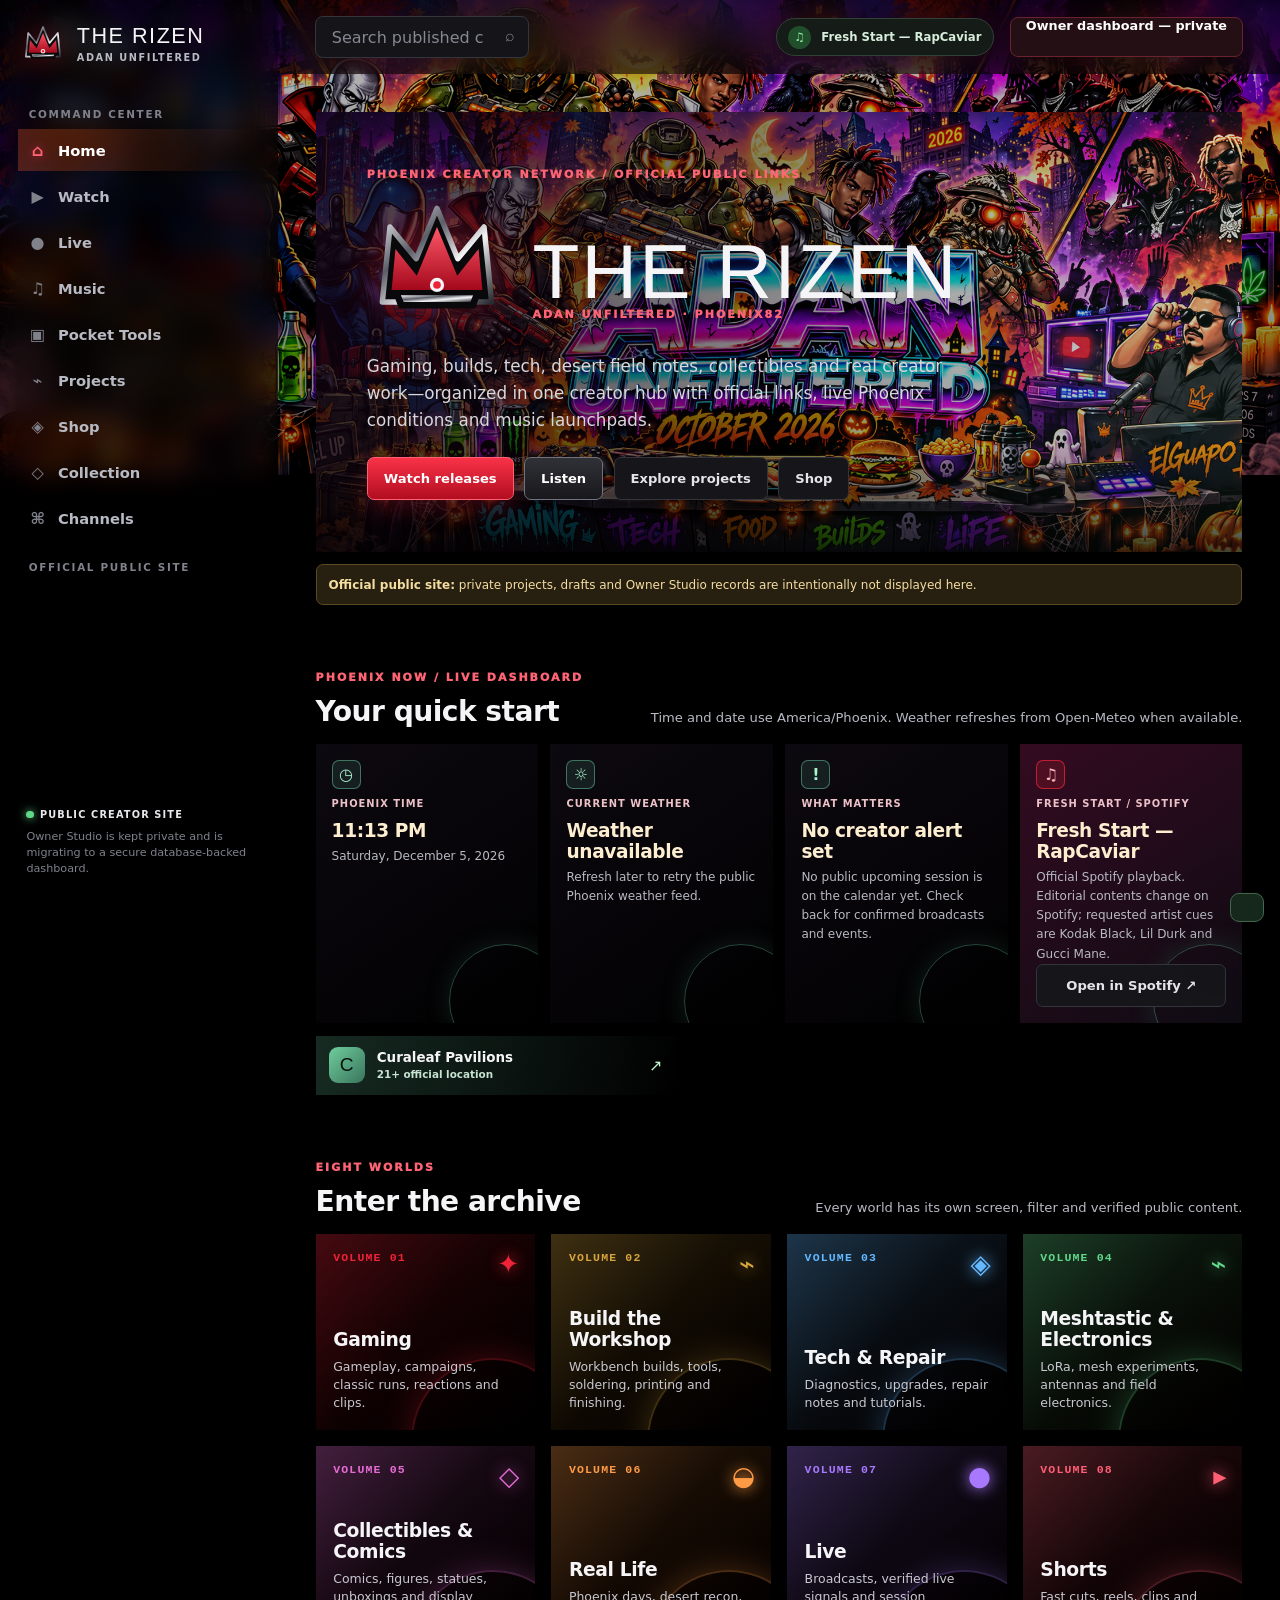
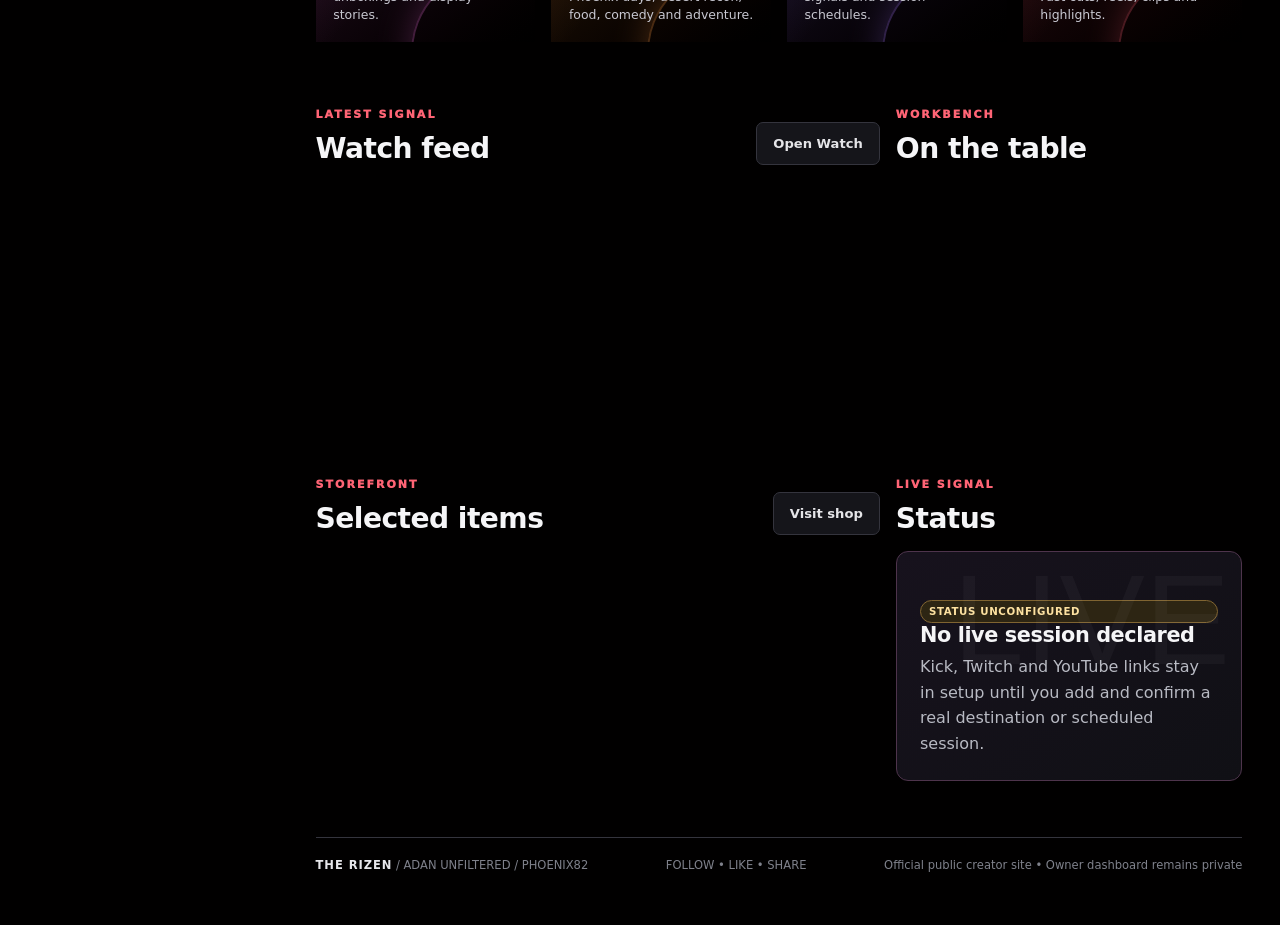
==== THE_RIZEN_LIVE.html @ faae85f5 "Publish THE RIZEN permanent user site" ====
<!doctype html>
<html lang="en">
  <head>
    <meta charset="UTF-8" />
    <meta name="viewport" content="width=device-width, initial-scale=1.0" />
    <meta name="theme-color" content="#56155D" />
    <meta name="description" content="THE RIZEN / Adam's Pocket — Phoenix creator hub with official links, music, projects and device-only field tools." />
    <link rel="manifest" href="./manifest.webmanifest" />
    <link rel="icon" href="[data-uri]" type="image/svg+xml" />
    <style>:root {
  --bg: #09090b;
  --panel: #17171c;
  --panel-2: #202026;
  --line: #34343d;
  --text: #f5f5f7;
  --muted: #b8bac3;
  --dim: #7f818b;
  --red: #ed2438;
  --red-bright: #ff6475;
  --gold: #d7a53d;
  --green: #61d889;
  --blue: #63b8ff;
  --purple: #a879ff;
  --graffiti-purple: #56155d;
  --graffiti-orange: #ca4e1d;
  --graffiti-turquoise: #509a7c;
  --graffiti-cream: #feeed0;
  --shadow: 0 20px 60px rgba(0,0,0,.46);
  color-scheme: dark;
  font-family: Inter, ui-sans-serif, system-ui, -apple-system, BlinkMacSystemFont, "Segoe UI", sans-serif;
}

* { box-sizing: border-box; }
html { background: var(--bg); scroll-behavior: smooth; }
body { position: relative; isolation: isolate; min-width: 320px; min-height: 100vh; margin: 0; background: #010000; color: var(--text); }
body::before { content: ''; position: fixed; z-index: 0; inset: 0; pointer-events: none; opacity: 1; background-image: linear-gradient(180deg, rgba(1,0,0,.28), rgba(1,0,0,.55) 58%, rgba(1,0,0,.86)), url("[data-uri]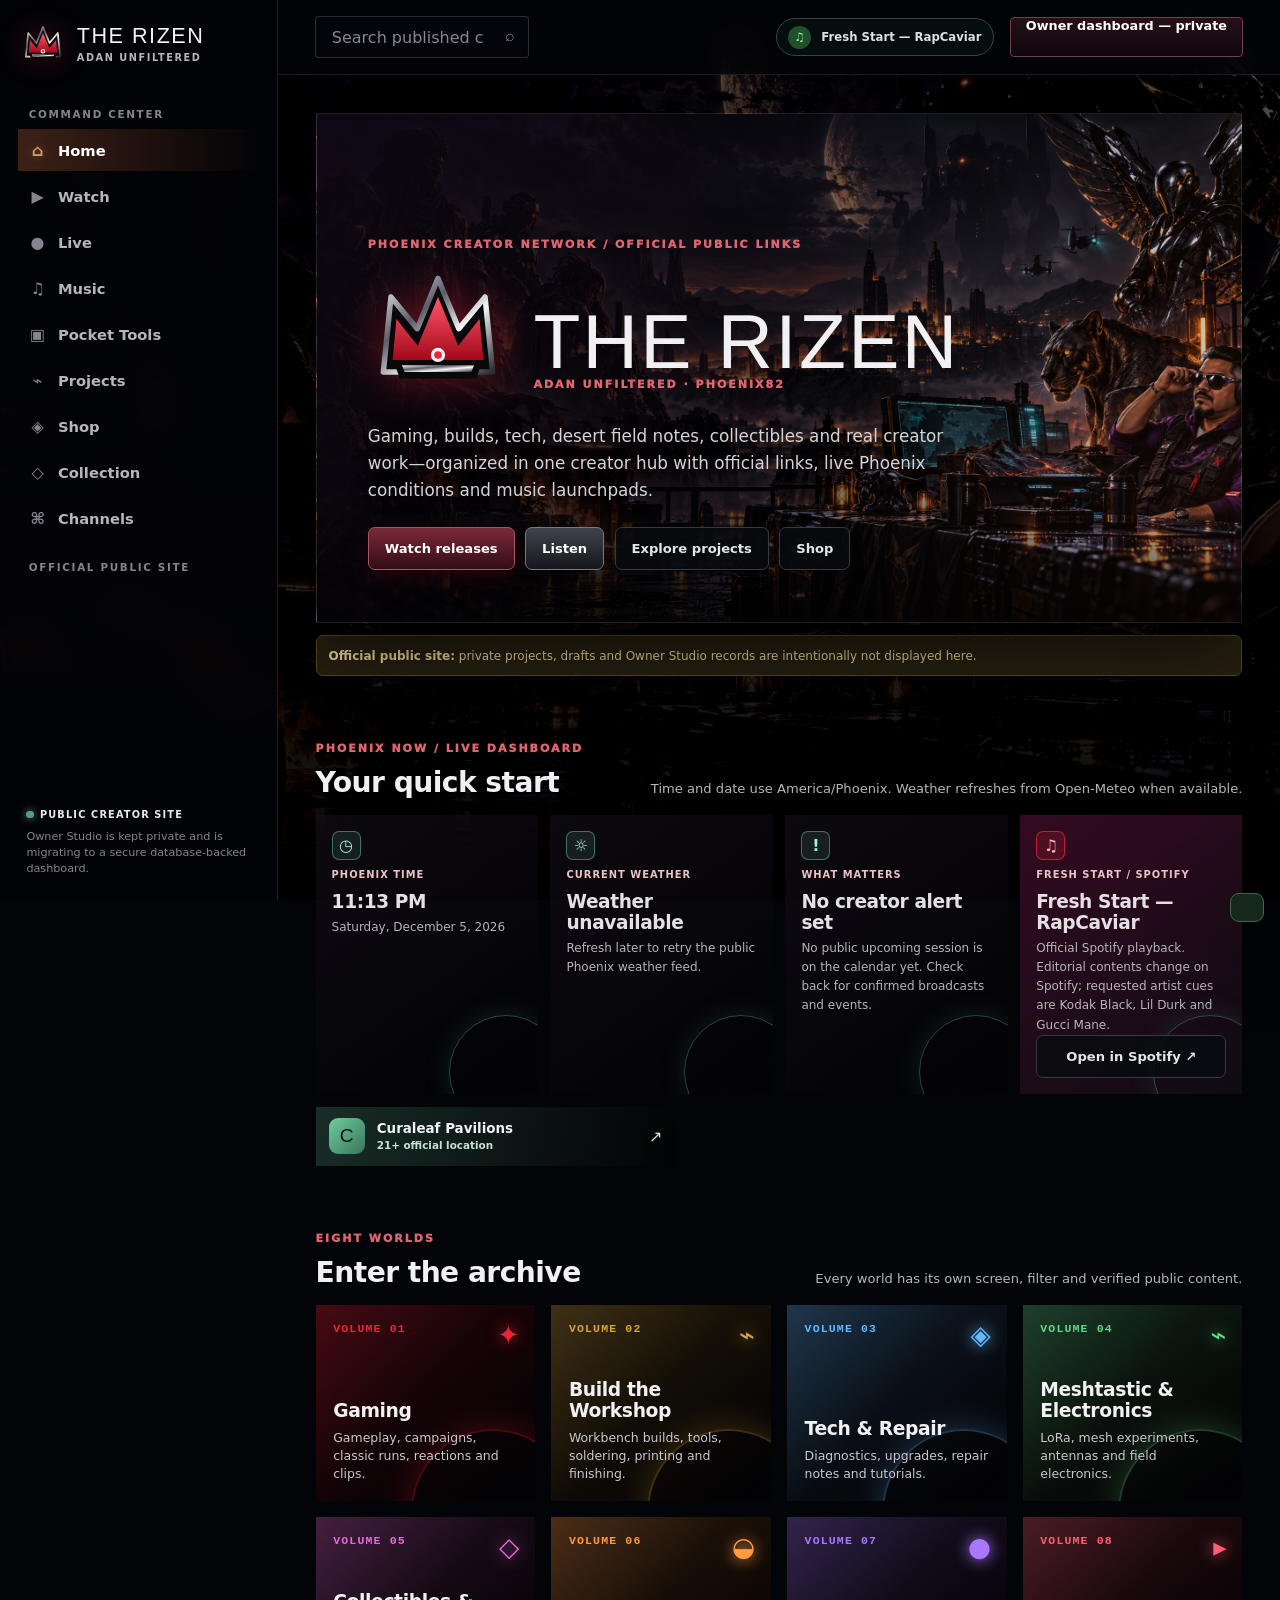
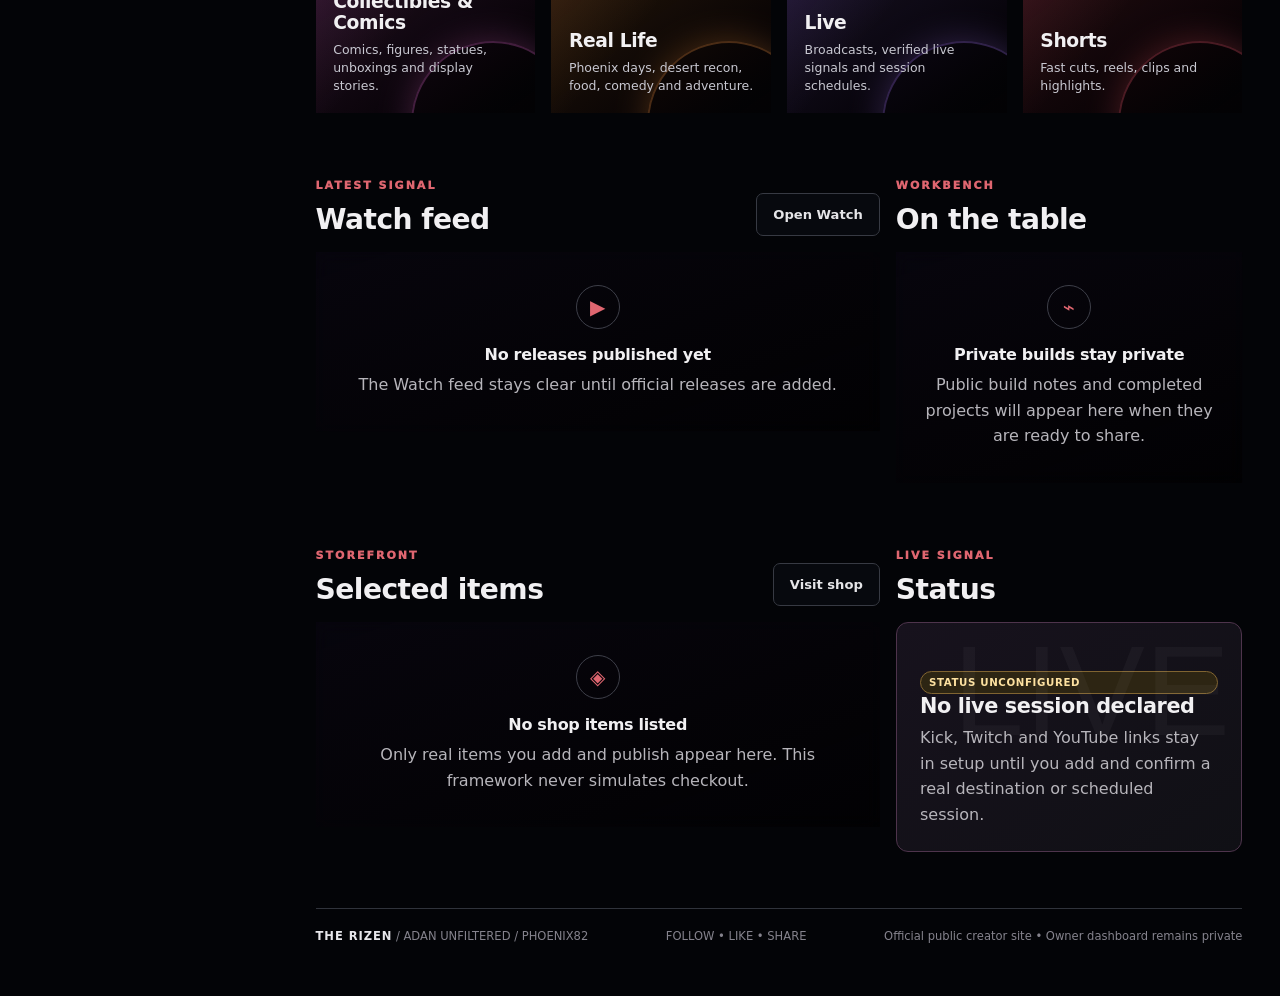
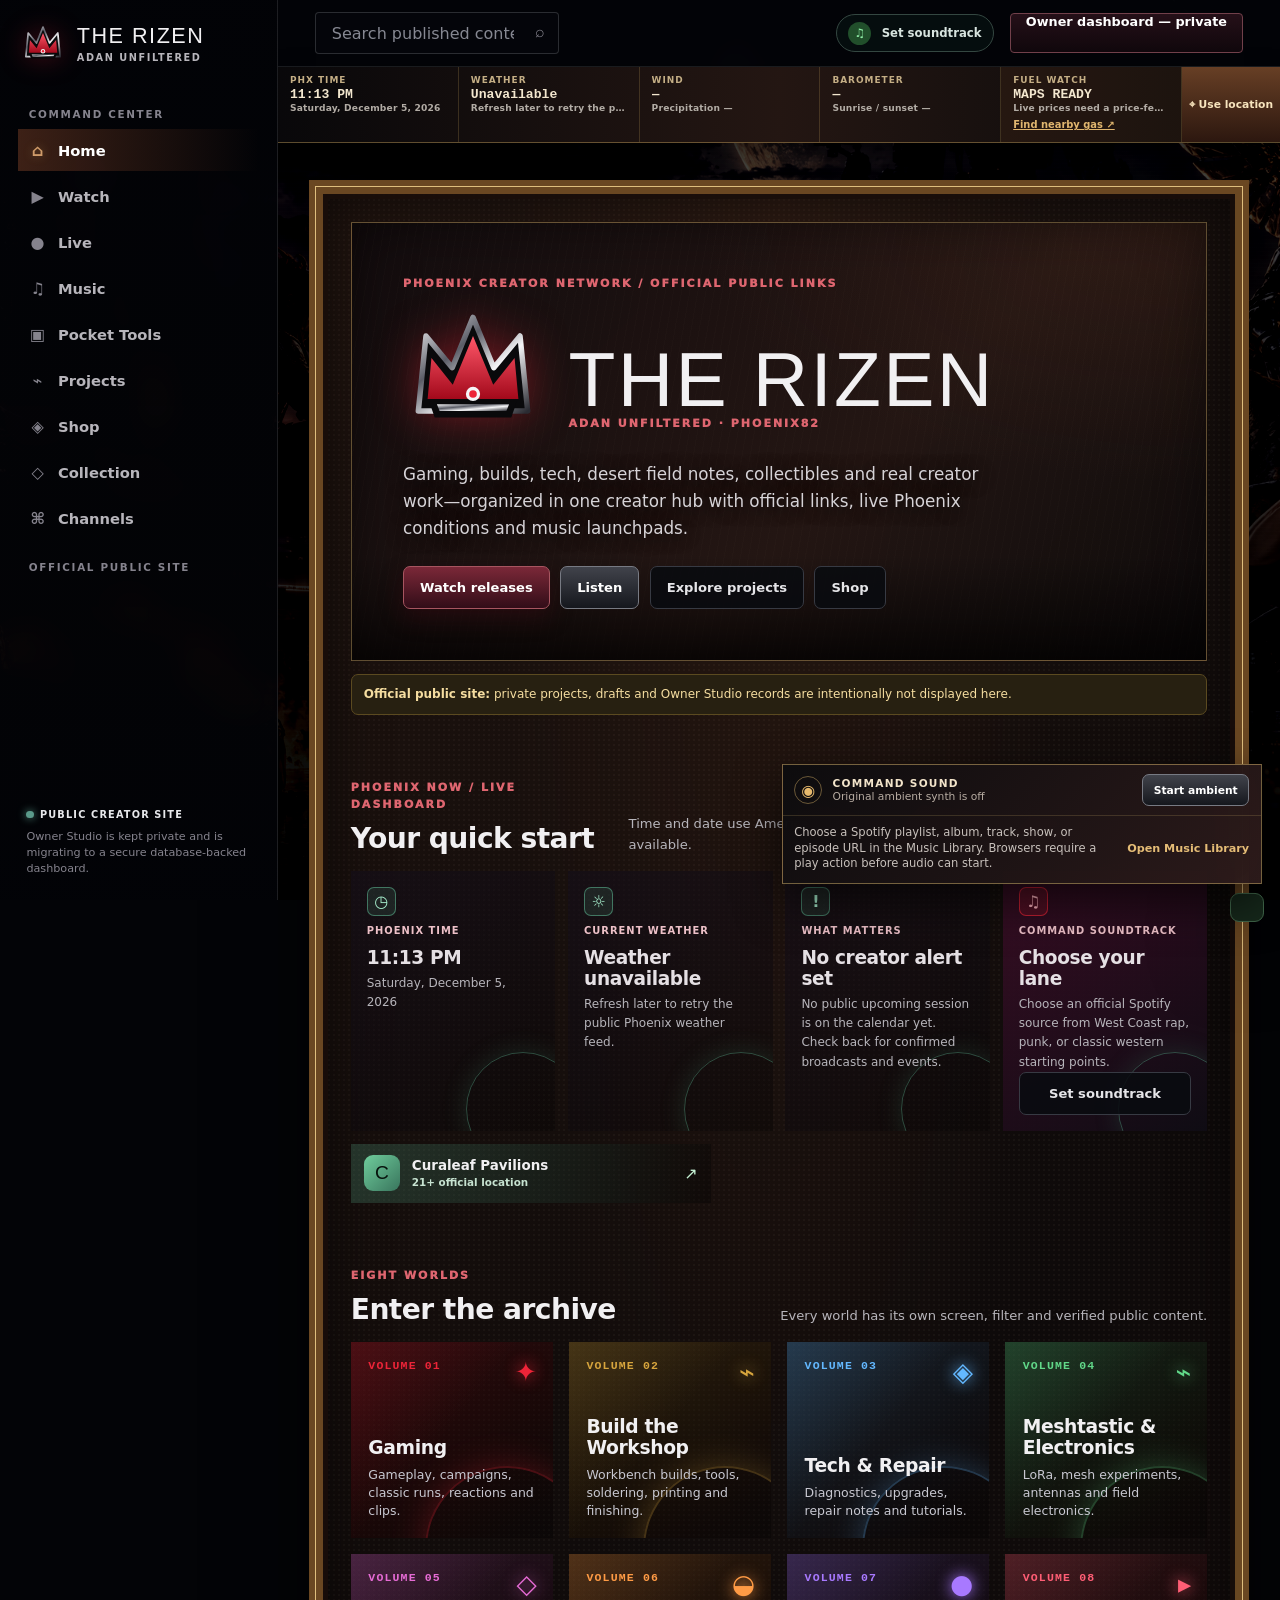
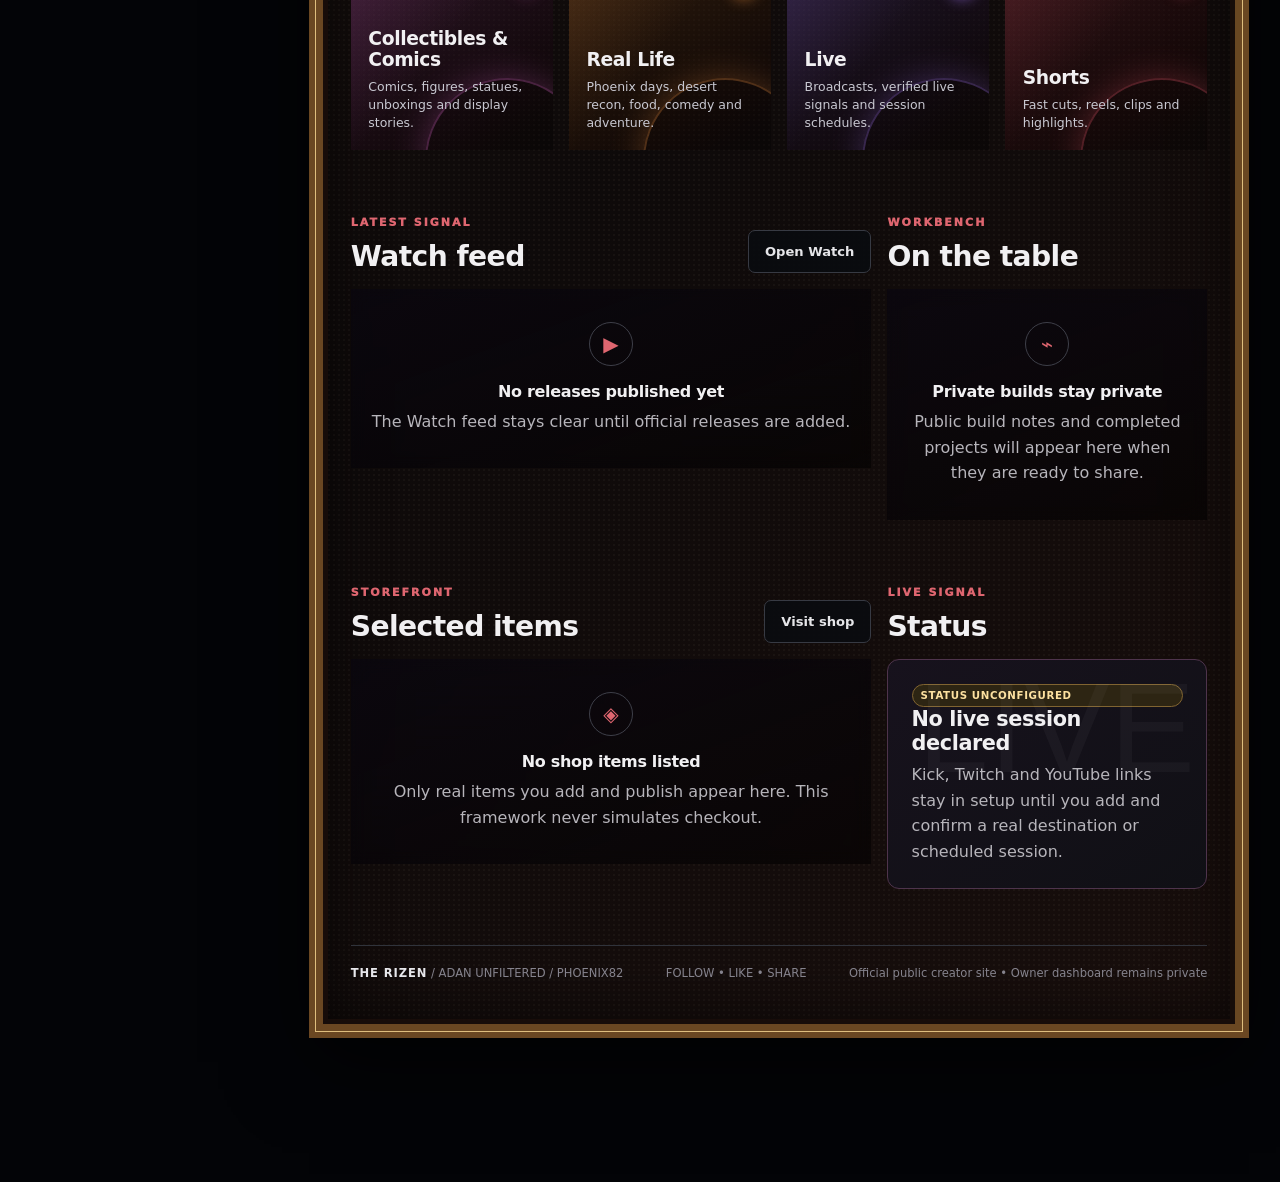
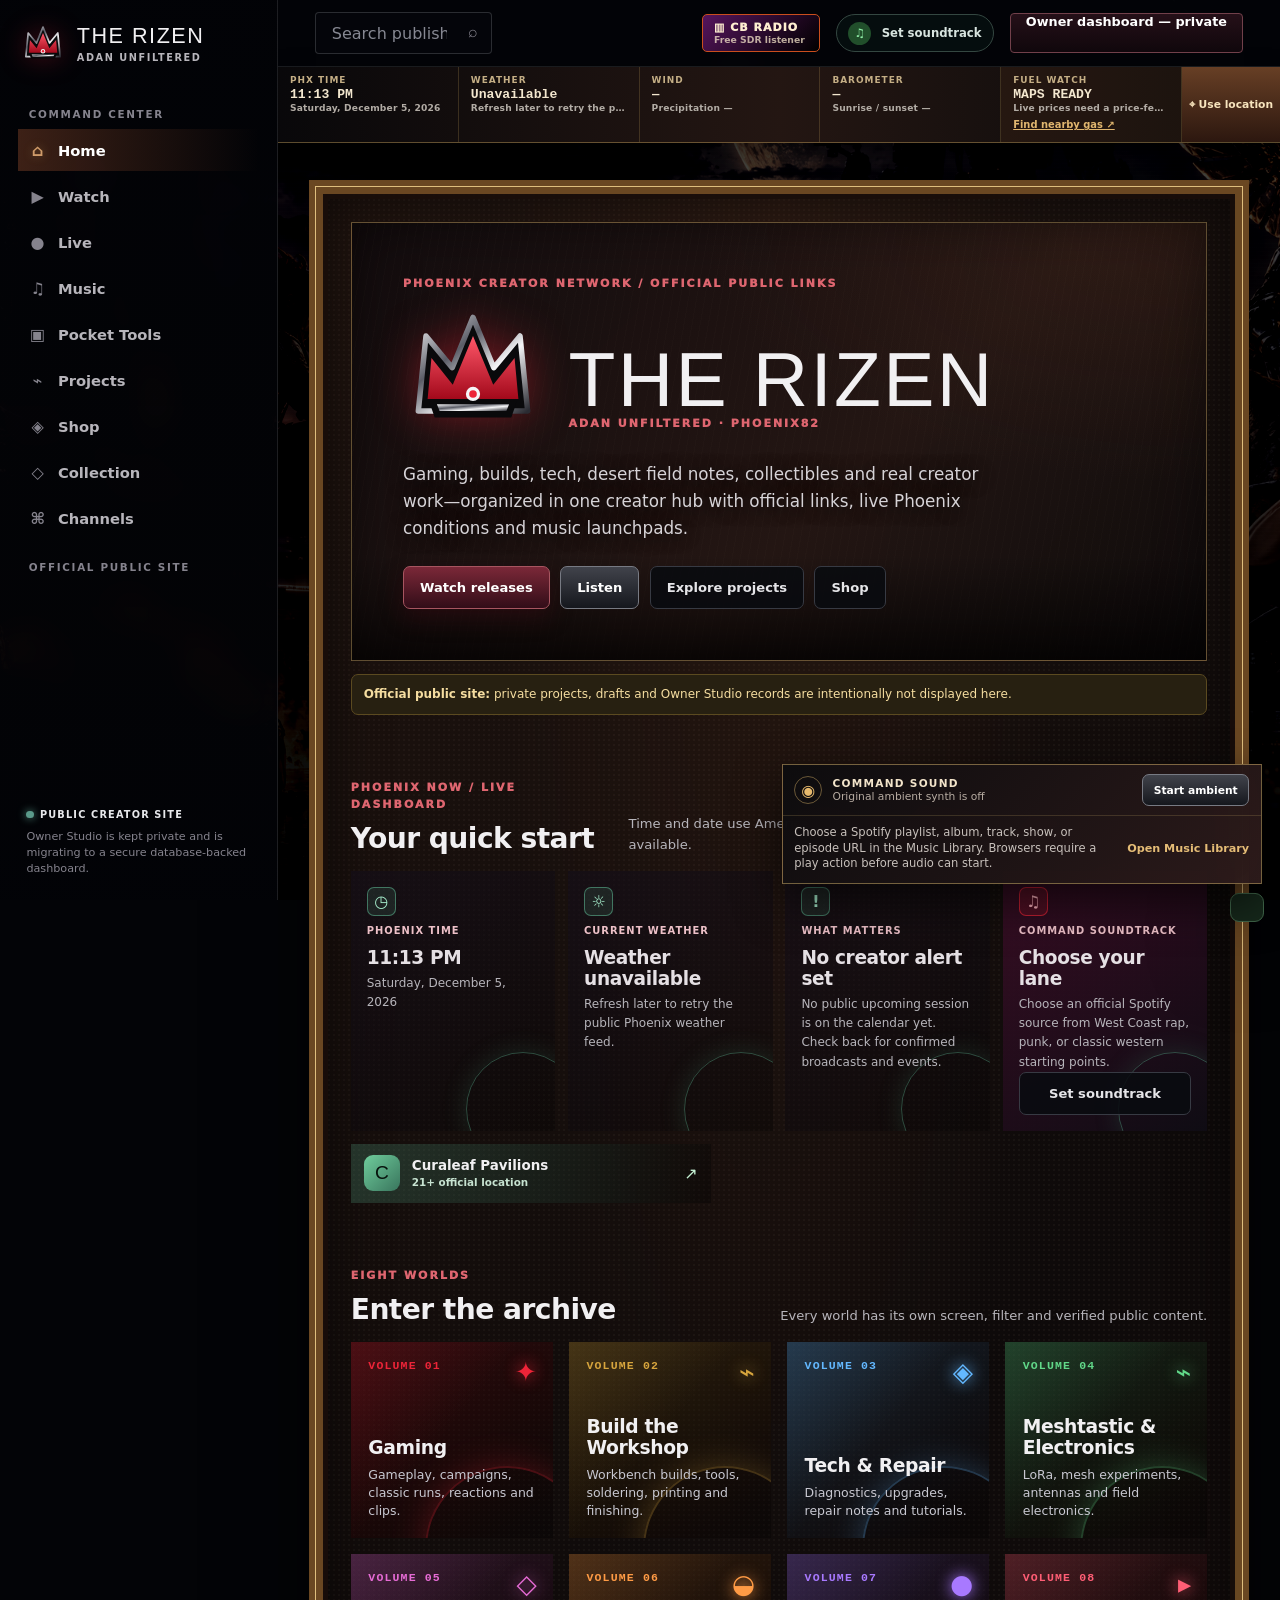
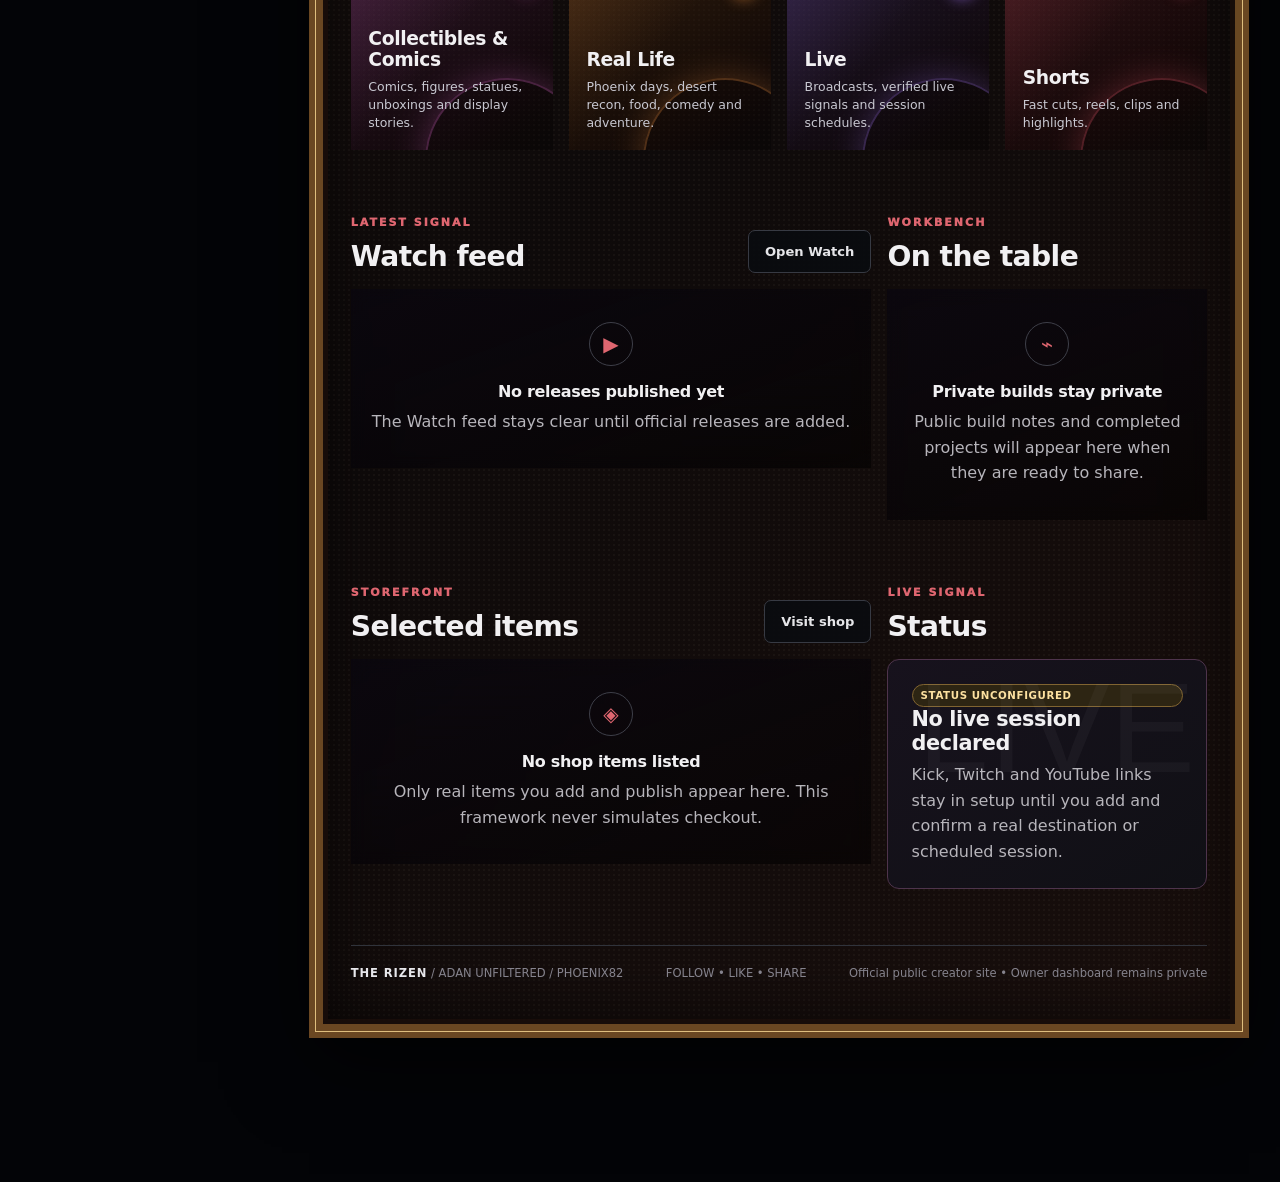
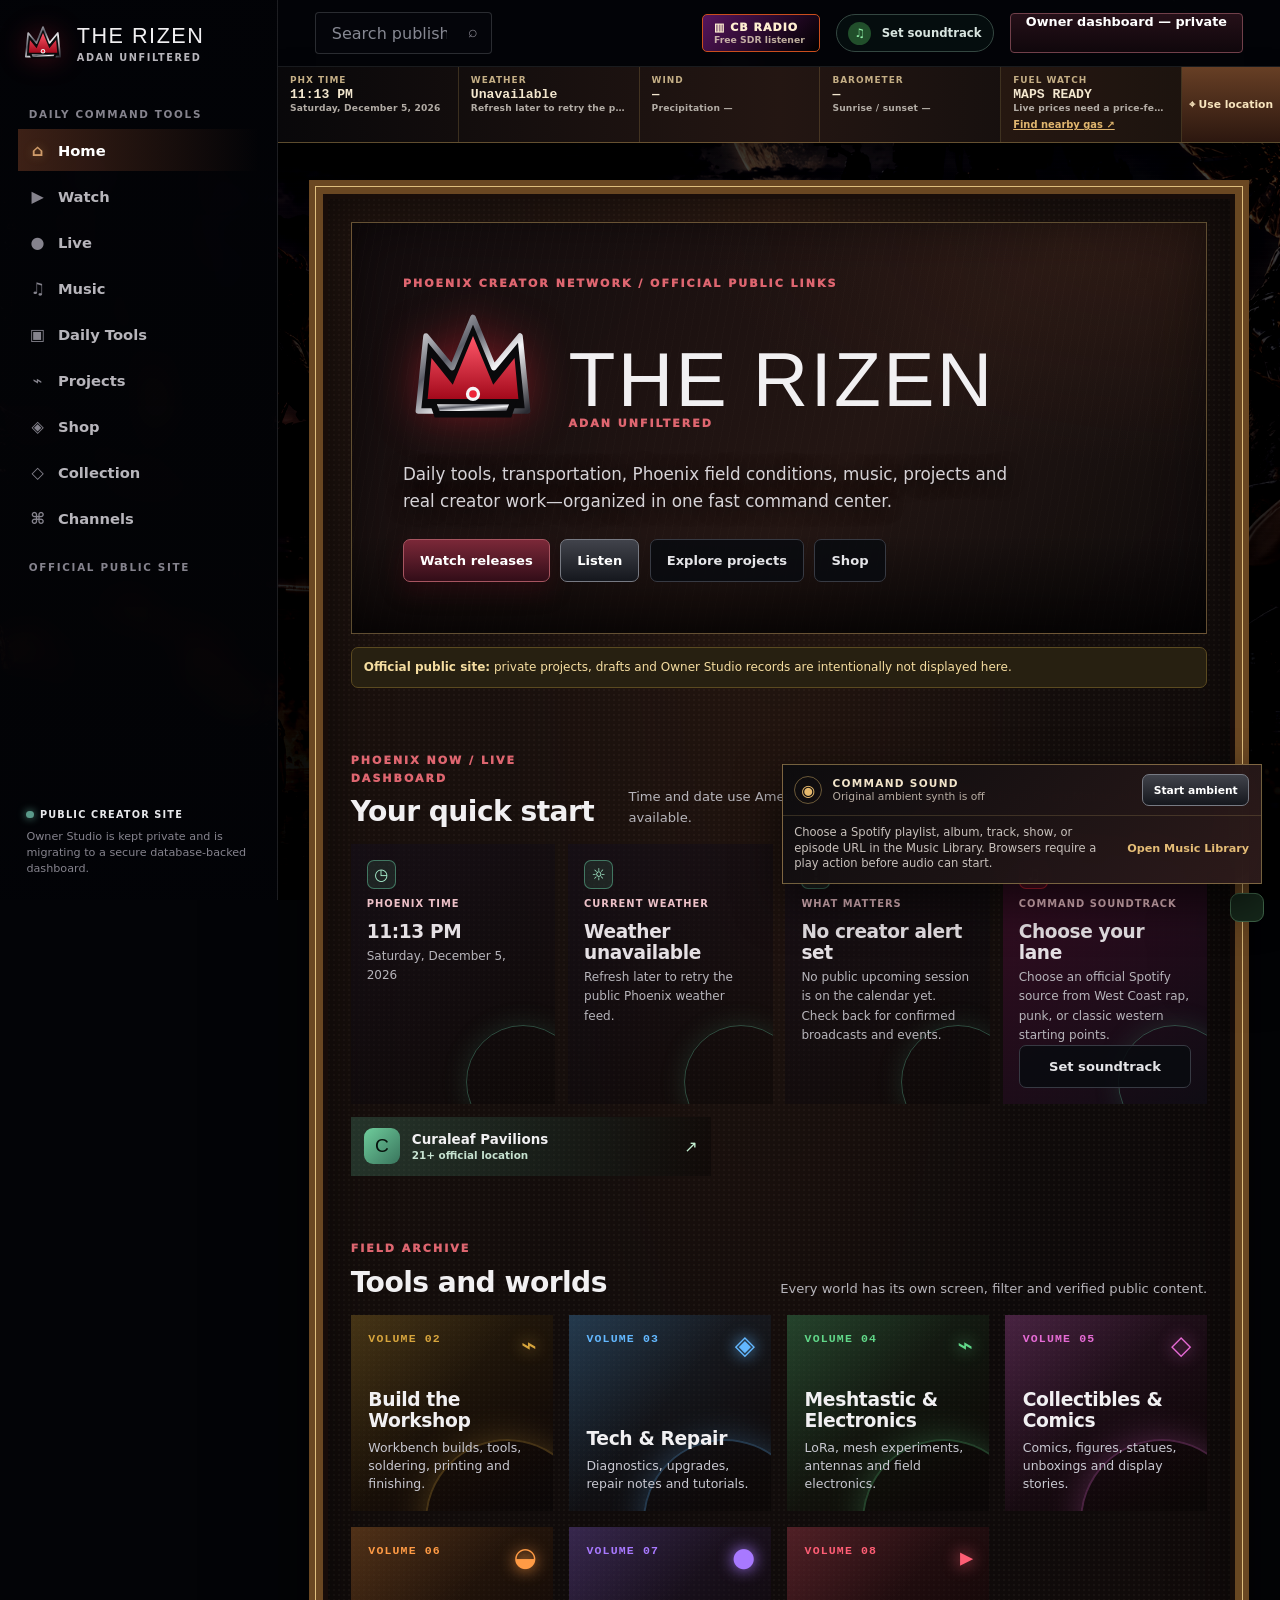
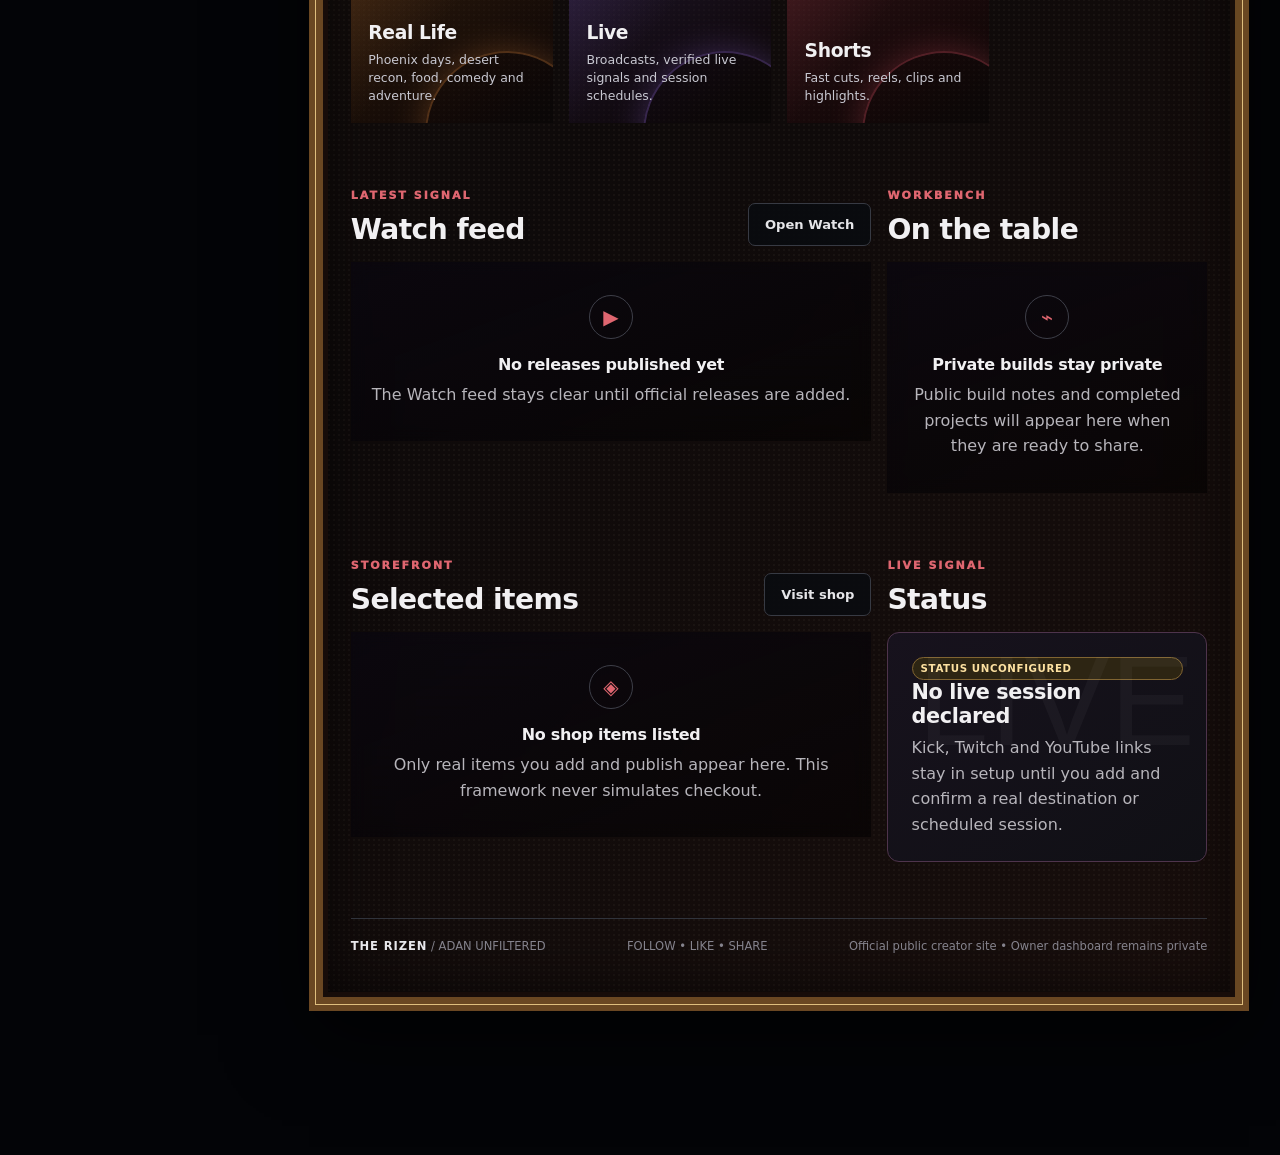
